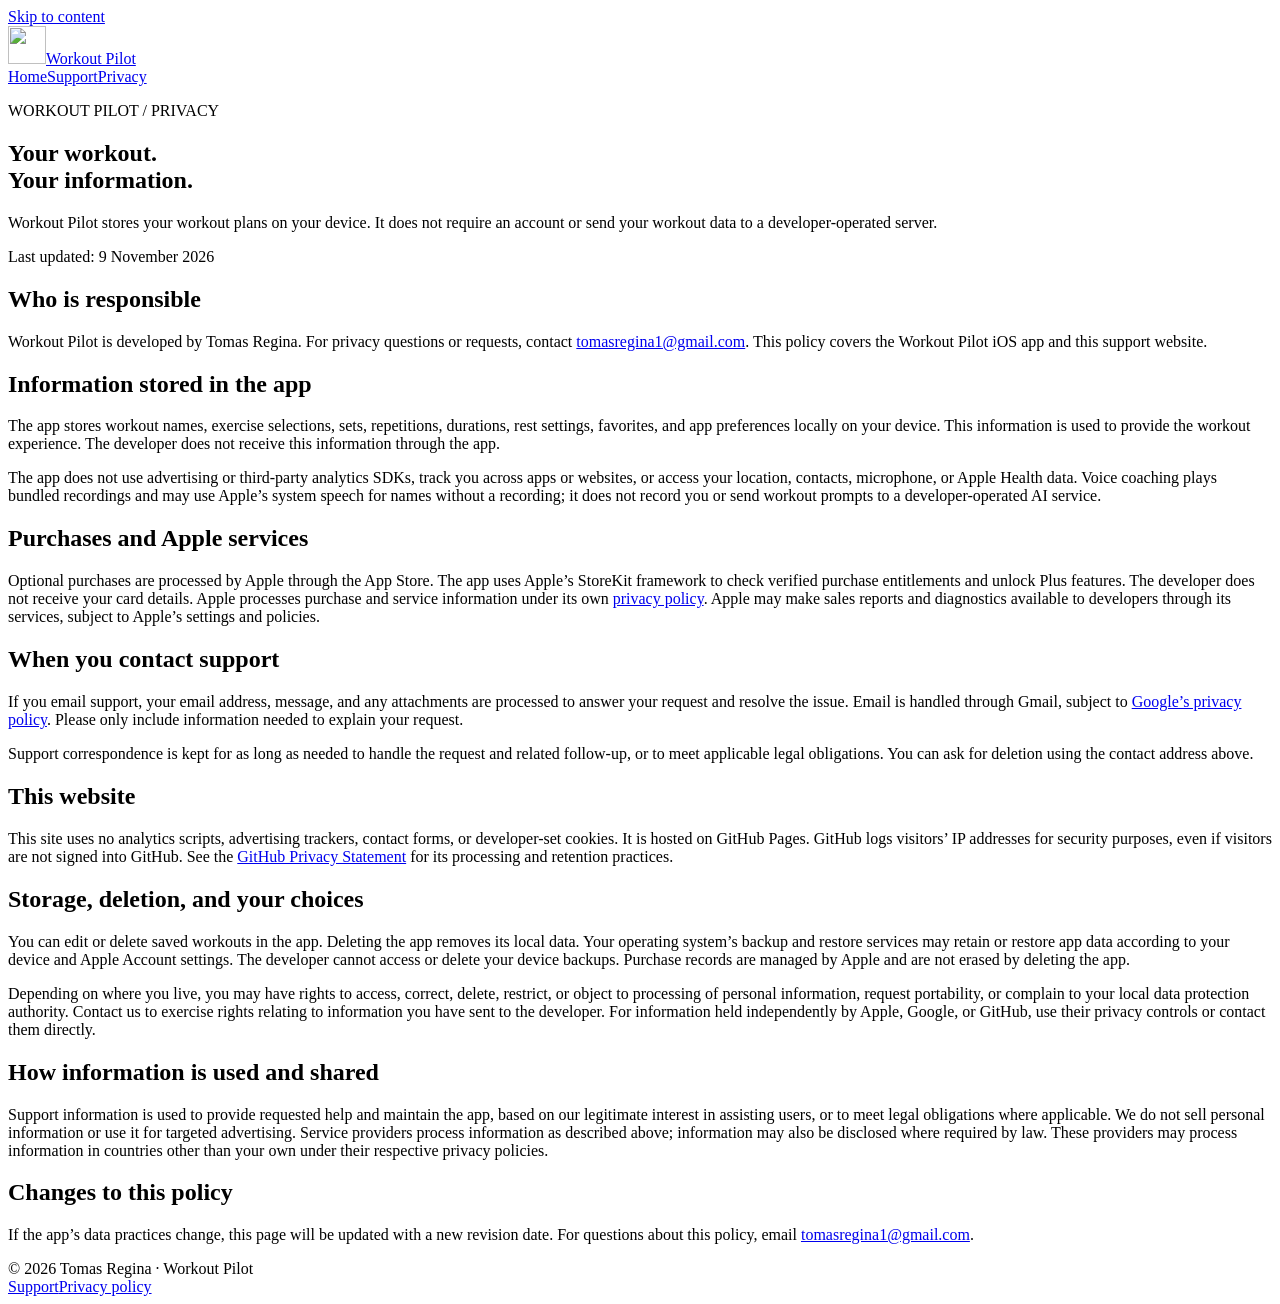
==== privacy.html @ 798727b2 "Add Workout Pilot website: privacy.html" ====
<!doctype html>
<html lang="en"><head><meta charset="utf-8"><meta name="viewport" content="width=device-width, initial-scale=1"><meta name="description" content="How Workout Pilot handles local workout data, Apple purchases, support messages, and website visits."><meta name="theme-color" content="#10110f"><title>Privacy policy · Workout Pilot</title><link rel="icon" href="assets/icon.png"><link rel="stylesheet" href="styles.css"></head>
<body><a class="skip" href="#main">Skip to content</a><header class="wrap"><a class="brand" href="index.html"><img src="assets/icon.png" width="38" height="38" alt="">Workout Pilot</a><nav aria-label="Main navigation"><a href="index.html">Home</a><a href="support.html">Support</a><a href="privacy.html" aria-current="page">Privacy</a></nav></header><main id="main" class="wrap">
<section class="page-intro"><p class="eyebrow">WORKOUT PILOT / PRIVACY</p><h1>Your workout.<br>Your information.</h1><p class="lead">Workout Pilot stores your workout plans on your device. It does not require an account or send your workout data to a developer-operated server.</p><p class="small">Last updated: 9 November 2026</p></section>
<article class="policy">
<h2>Who is responsible</h2><p>Workout Pilot is developed by Tomas Regina. For privacy questions or requests, contact <a href="mailto:tomasregina1@gmail.com">tomasregina1@gmail.com</a>. This policy covers the Workout Pilot iOS app and this support website.</p>
<h2>Information stored in the app</h2><p>The app stores workout names, exercise selections, sets, repetitions, durations, rest settings, favorites, and app preferences locally on your device. This information is used to provide the workout experience. The developer does not receive this information through the app.</p><p>The app does not use advertising or third-party analytics SDKs, track you across apps or websites, or access your location, contacts, microphone, or Apple Health data. Voice coaching plays bundled recordings and may use Apple’s system speech for names without a recording; it does not record you or send workout prompts to a developer-operated AI service.</p>
<h2>Purchases and Apple services</h2><p>Optional purchases are processed by Apple through the App Store. The app uses Apple’s StoreKit framework to check verified purchase entitlements and unlock Plus features. The developer does not receive your card details. Apple processes purchase and service information under its own <a href="https://www.apple.com/legal/privacy/">privacy policy</a>. Apple may make sales reports and diagnostics available to developers through its services, subject to Apple’s settings and policies.</p>
<h2>When you contact support</h2><p>If you email support, your email address, message, and any attachments are processed to answer your request and resolve the issue. Email is handled through Gmail, subject to <a href="https://policies.google.com/privacy">Google’s privacy policy</a>. Please only include information needed to explain your request.</p><p>Support correspondence is kept for as long as needed to handle the request and related follow-up, or to meet applicable legal obligations. You can ask for deletion using the contact address above.</p>
<h2>This website</h2><p>This site uses no analytics scripts, advertising trackers, contact forms, or developer-set cookies. It is hosted on GitHub Pages. GitHub logs visitors’ IP addresses for security purposes, even if visitors are not signed into GitHub. See the <a href="https://docs.github.com/en/site-policy/privacy-policies/github-general-privacy-statement">GitHub Privacy Statement</a> for its processing and retention practices.</p>
<h2>Storage, deletion, and your choices</h2><p>You can edit or delete saved workouts in the app. Deleting the app removes its local data. Your operating system’s backup and restore services may retain or restore app data according to your device and Apple Account settings. The developer cannot access or delete your device backups. Purchase records are managed by Apple and are not erased by deleting the app.</p><p>Depending on where you live, you may have rights to access, correct, delete, restrict, or object to processing of personal information, request portability, or complain to your local data protection authority. Contact us to exercise rights relating to information you have sent to the developer. For information held independently by Apple, Google, or GitHub, use their privacy controls or contact them directly.</p>
<h2>How information is used and shared</h2><p>Support information is used to provide requested help and maintain the app, based on our legitimate interest in assisting users, or to meet legal obligations where applicable. We do not sell personal information or use it for targeted advertising. Service providers process information as described above; information may also be disclosed where required by law. These providers may process information in countries other than your own under their respective privacy policies.</p>
<h2>Changes to this policy</h2><p>If the app’s data practices change, this page will be updated with a new revision date. For questions about this policy, email <a href="mailto:tomasregina1@gmail.com">tomasregina1@gmail.com</a>.</p></article></main><footer class="wrap"><span>© 2026 Tomas Regina · Workout Pilot</span><nav aria-label="Footer"><a href="support.html">Support</a><a href="privacy.html">Privacy policy</a></nav></footer></body></html>
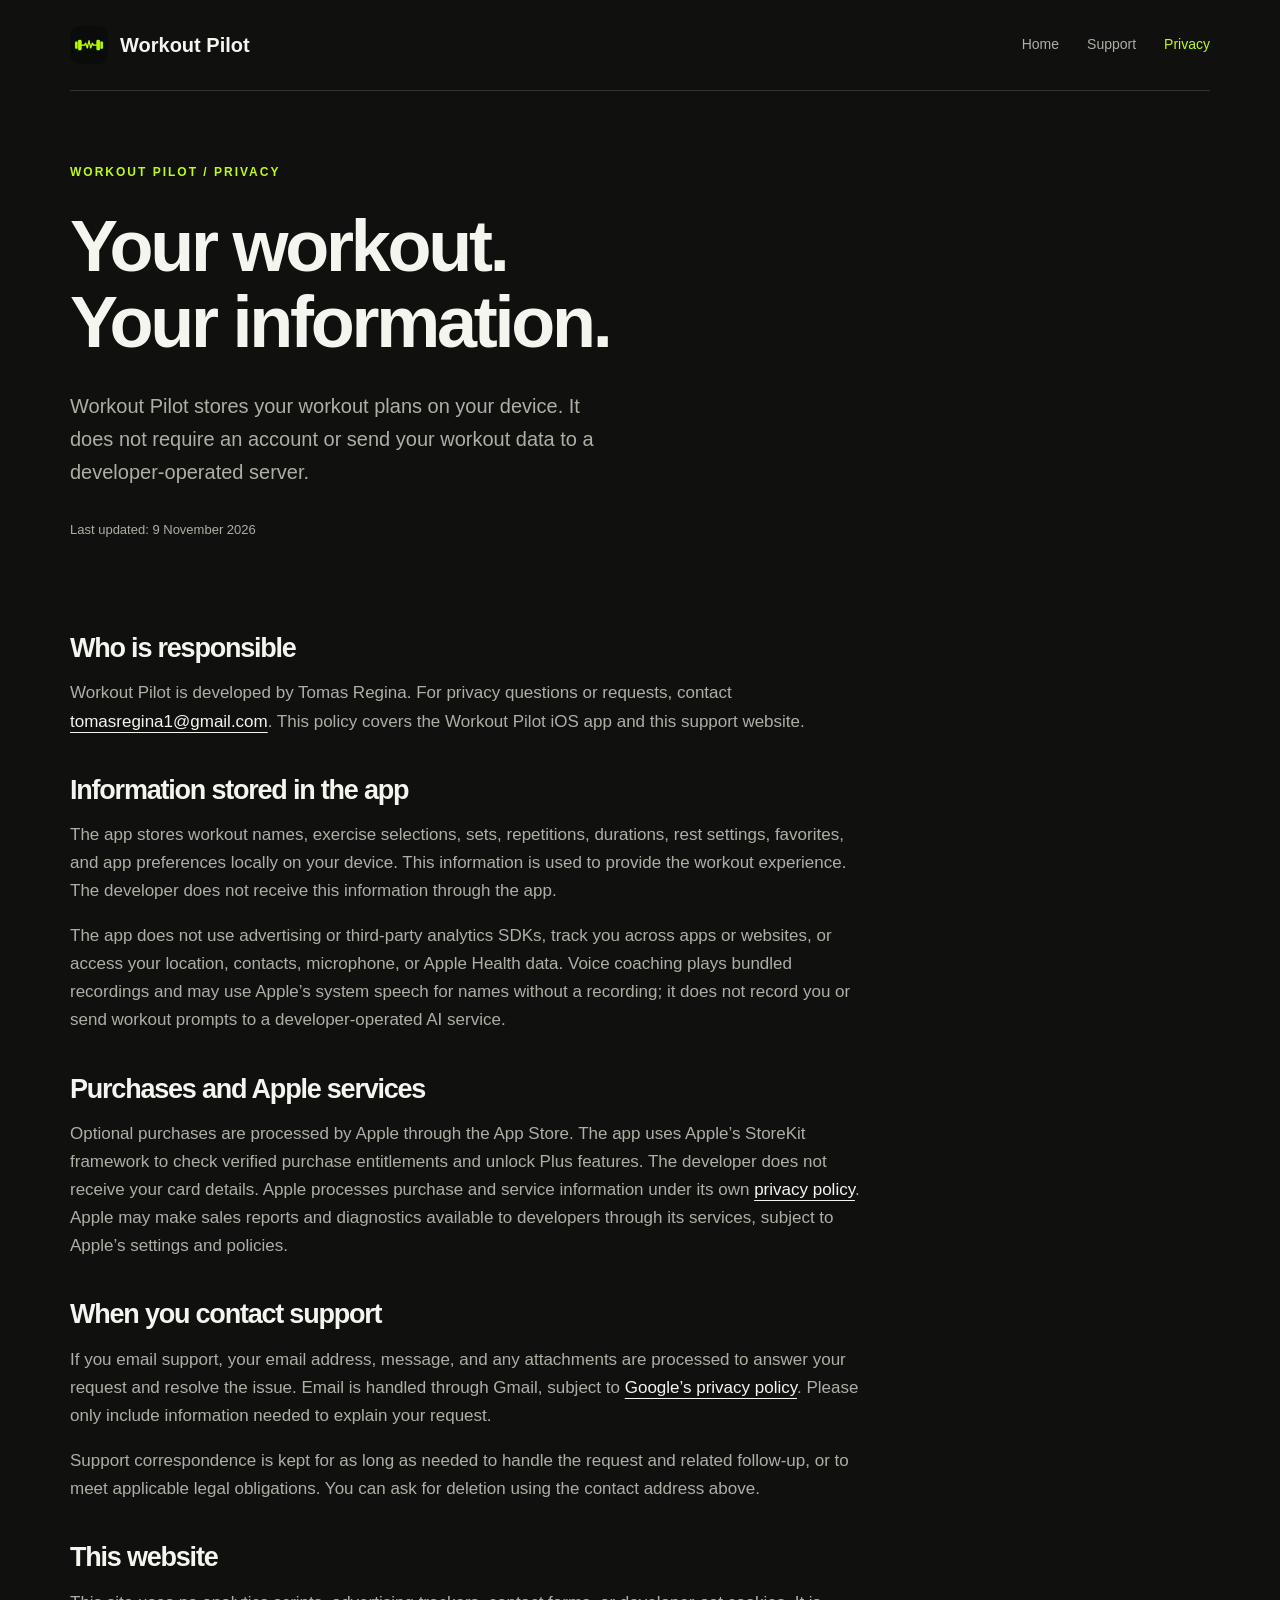
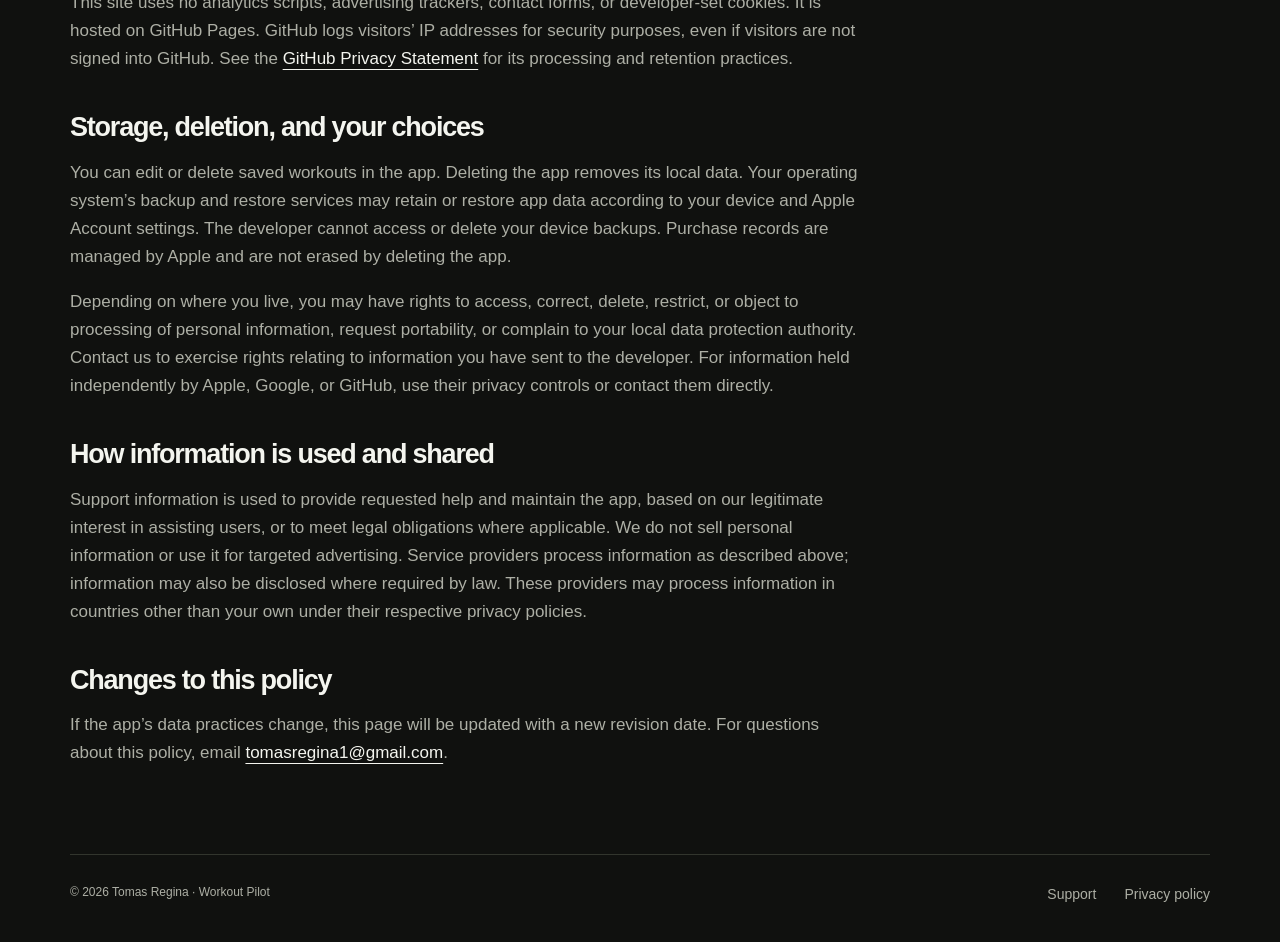
==== commit 7efc690f: "Fix clipped website logo by replacing corrupted PNG with verified lossless WebP" ====
--- a/privacy.html
+++ b/privacy.html
@@ -1,6 +1,6 @@
 <!doctype html>
-<html lang="en"><head><meta charset="utf-8"><meta name="viewport" content="width=device-width, initial-scale=1"><meta name="description" content="How Workout Pilot handles local workout data, Apple purchases, support messages, and website visits."><meta name="theme-color" content="#10110f"><title>Privacy policy · Workout Pilot</title><link rel="icon" href="assets/icon.png"><link rel="stylesheet" href="styles.css"></head>
-<body><a class="skip" href="#main">Skip to content</a><header class="wrap"><a class="brand" href="index.html"><img src="assets/icon.png" width="38" height="38" alt="">Workout Pilot</a><nav aria-label="Main navigation"><a href="index.html">Home</a><a href="support.html">Support</a><a href="privacy.html" aria-current="page">Privacy</a></nav></header><main id="main" class="wrap">
+<html lang="en"><head><meta charset="utf-8"><meta name="viewport" content="width=device-width, initial-scale=1"><meta name="description" content="How Workout Pilot handles local workout data, Apple purchases, support messages, and website visits."><meta name="theme-color" content="#10110f"><title>Privacy policy · Workout Pilot</title><link rel="icon" href="assets/logo.webp"><link rel="stylesheet" href="styles.css"></head>
+<body><a class="skip" href="#main">Skip to content</a><header class="wrap"><a class="brand" href="index.html"><img src="assets/logo.webp" width="38" height="38" alt="">Workout Pilot</a><nav aria-label="Main navigation"><a href="index.html">Home</a><a href="support.html">Support</a><a href="privacy.html" aria-current="page">Privacy</a></nav></header><main id="main" class="wrap">
 <section class="page-intro"><p class="eyebrow">WORKOUT PILOT / PRIVACY</p><h1>Your workout.<br>Your information.</h1><p class="lead">Workout Pilot stores your workout plans on your device. It does not require an account or send your workout data to a developer-operated server.</p><p class="small">Last updated: 9 November 2026</p></section>
 <article class="policy">
 <h2>Who is responsible</h2><p>Workout Pilot is developed by Tomas Regina. For privacy questions or requests, contact <a href="mailto:tomasregina1@gmail.com">tomasregina1@gmail.com</a>. This policy covers the Workout Pilot iOS app and this support website.</p>
--- a/styles.css
+++ b/styles.css
@@ -0,0 +1 @@
+:root{color-scheme:dark;--bg:#10110f;--text:#f4f5ef;--muted:#adafa5;--lime:#bcfa19;--line:#32352d}*{box-sizing:border-box}html{scroll-behavior:smooth;scroll-padding-top:24px}body{margin:0;background:var(--bg);color:var(--text);font:17px/1.65 -apple-system,BlinkMacSystemFont,'Segoe UI',sans-serif}a{color:inherit;text-underline-offset:5px}a:hover{color:var(--lime)}a:focus-visible,summary:focus-visible{outline:2px solid var(--lime);outline-offset:6px}.wrap{width:min(1140px,calc(100% - 64px));margin:auto}header{display:flex;justify-content:space-between;align-items:center;padding:26px 0;border-bottom:1px solid var(--line);gap:20px}.brand{display:flex;align-items:center;gap:12px;font-size:20px;font-weight:700;text-decoration:none;white-space:nowrap}.brand img{border-radius:10px}nav{display:flex;gap:28px;align-items:center}nav a{font-size:14px;text-decoration:none;color:var(--muted)}nav a[aria-current]{color:var(--lime)}.skip{position:absolute;left:12px;top:-80px;background:var(--lime);color:#10110f;padding:8px 16px;z-index:9}.skip:focus{top:12px}.hero{display:grid;grid-template-columns:1.25fr .75fr;gap:70px;align-items:center;padding:75px 0 85px}.eyebrow{font-size:12px;font-weight:700;letter-spacing:2px;color:var(--lime);margin:0 0 25px}h1,h2,h3{line-height:1.06;letter-spacing:-.045em;margin:0}h1{font-size:clamp(52px,6.8vw,88px);font-weight:750}h1 em{font-style:normal;color:var(--lime)}.lead{font-size:20px;max-width:530px;color:var(--muted);margin:30px 0}.actions{display:flex;gap:22px;align-items:center;flex-wrap:wrap}.button{display:inline-flex;align-items:center;gap:24px;padding:16px 22px;border-radius:8px;background:var(--lime);color:#14160e;font-size:14px;font-weight:700;text-decoration:none}.button:hover{color:#14160e;background:#d2ff65}.text-link{font-size:15px;font-weight:600}.small{font-size:13px;color:var(--muted)}.phone{margin:0 auto;width:min(100%,290px);position:relative}.phone img{display:block;width:100%;height:auto;border:5px solid #35382e;border-radius:38px;box-shadow:22px 26px 70px #0008}.phone figcaption{text-align:center;font-size:12px;color:var(--muted);margin-top:18px}.section{padding:70px 0;border-top:1px solid var(--line)}h2{font-size:clamp(32px,4vw,46px)}.steps{display:grid;grid-template-columns:repeat(3,1fr);gap:40px;margin-top:52px}.number{font-size:13px;color:var(--lime);display:block;margin-bottom:24px}h3{font-size:25px}.steps p,.plus p,.closing p,.contact p,.faq p,.policy p{color:var(--muted)}.plus{display:grid;grid-template-columns:1.2fr 1fr;gap:60px;background:#1b1e16;border:1px solid #363d28;border-radius:18px;padding:45px;margin:20px 0 65px}.plus h2{font-size:35px}.plus p:first-child{margin-top:0}.plus .eyebrow{color:var(--lime)}.closing{text-align:center;padding:35px 0 90px}.closing h2{font-size:36px}footer{border-top:1px solid var(--line);padding:28px 0 35px;display:flex;justify-content:space-between;gap:20px;color:var(--muted);font-size:12px}.page-intro{padding:72px 0 40px}.page-intro h1{font-size:clamp(44px,6vw,72px)}.contact{display:grid;grid-template-columns:1fr 1fr;gap:50px;padding:32px;background:#1b1e16;border:1px solid #363d28;border-radius:16px}.contact h2{font-size:28px}.contact p{font-size:15px}.email{color:var(--lime);font-size:clamp(17px,2.5vw,25px);overflow-wrap:anywhere}.faq{max-width:820px;padding:65px 0 90px}.faq h2{margin-bottom:25px;font-size:32px}details{border-bottom:1px solid var(--line);padding:21px 0}summary{cursor:pointer;font-weight:600;line-height:1.5}details p{font-size:16px;margin-bottom:0}.policy{max-width:790px;padding:0 0 70px}.policy h2{font-size:27px;margin-top:40px}.policy a,.faq a{color:var(--text)}@media(max-width:760px){.wrap{width:calc(100% - 36px)}header{padding:20px 0;flex-wrap:wrap}.brand{font-size:18px}nav{gap:20px}.hero{grid-template-columns:1fr;gap:42px;padding:45px 0}.hero h1{font-size:64px}.phone{width:250px}.steps{grid-template-columns:1fr;gap:30px}.number{margin-bottom:10px}.plus,.contact{grid-template-columns:1fr;gap:15px;padding:26px}.plus{margin-bottom:35px}.section{padding:45px 0}.steps{margin-top:35px}.closing{padding:30px 0 55px}.page-intro{padding-top:45px}footer{flex-direction:column}.lead{font-size:18px}}@media(prefers-reduced-motion:reduce){html{scroll-behavior:auto}}
